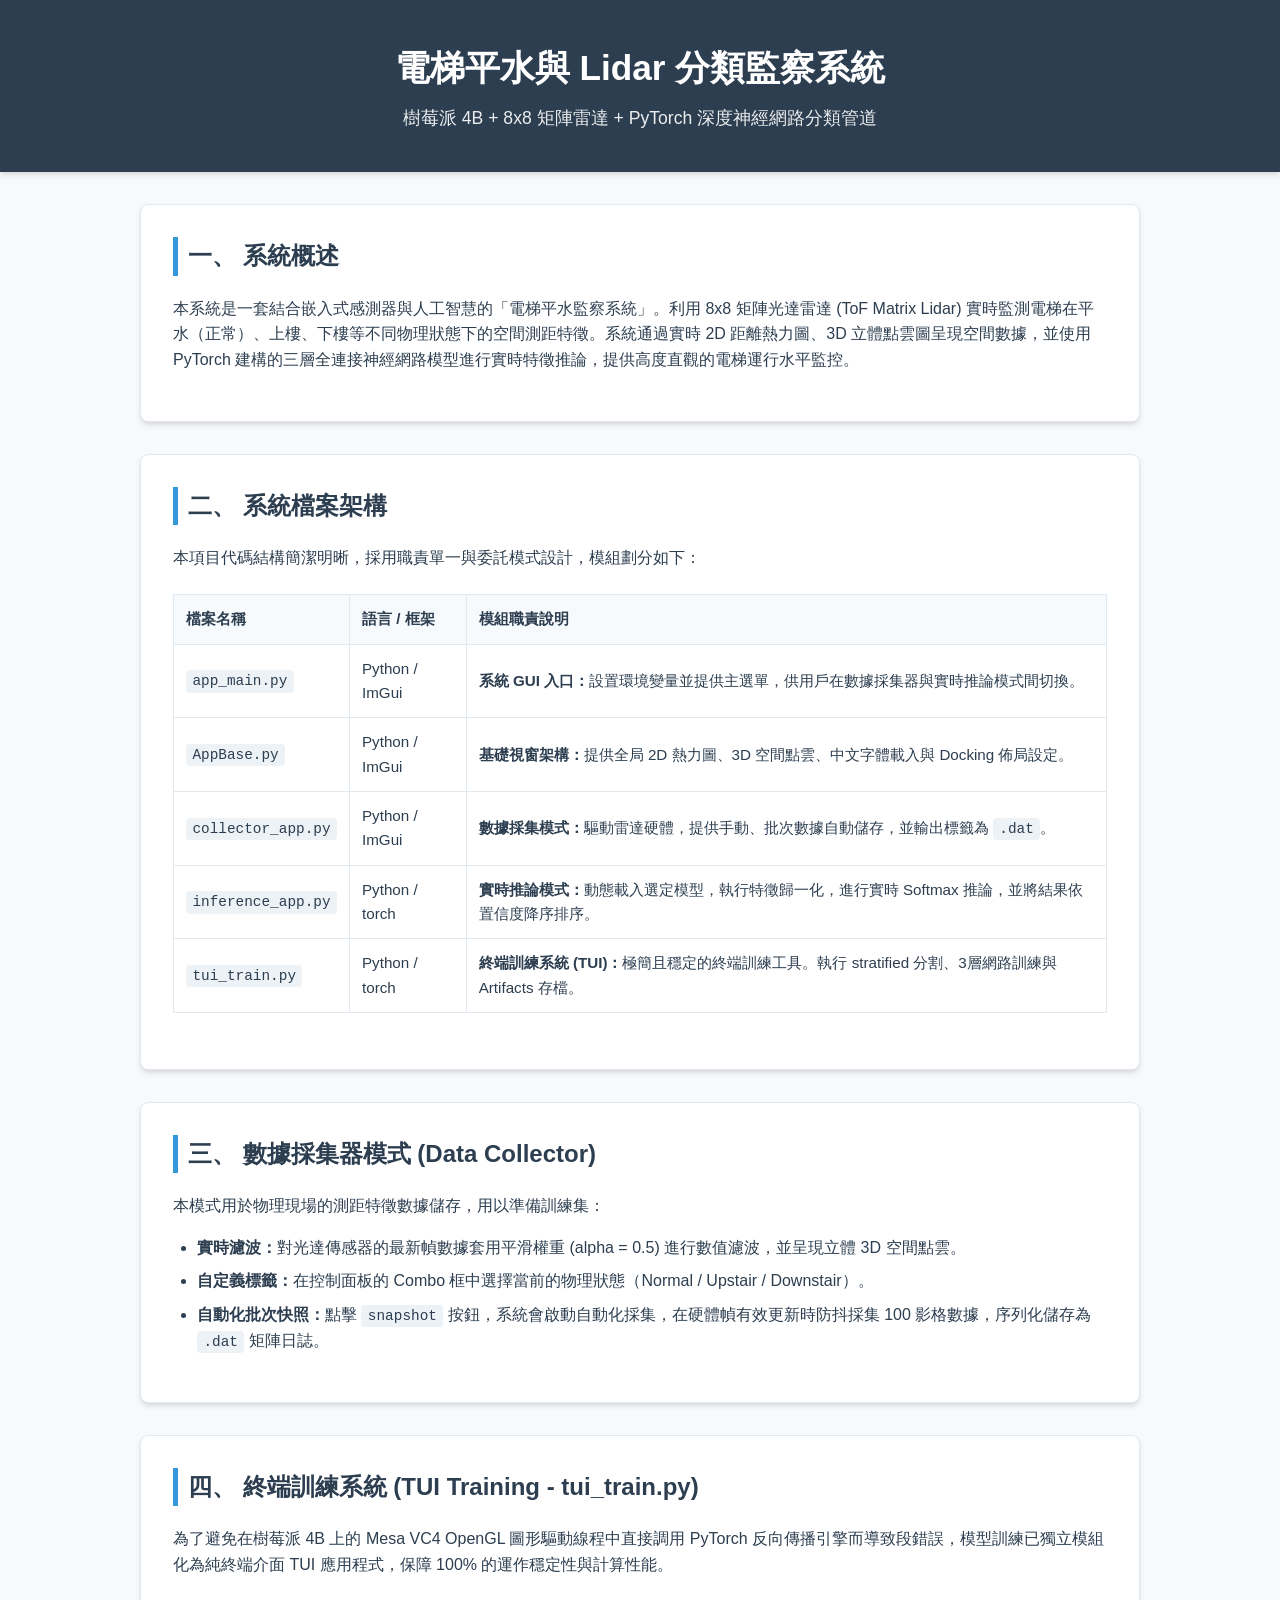
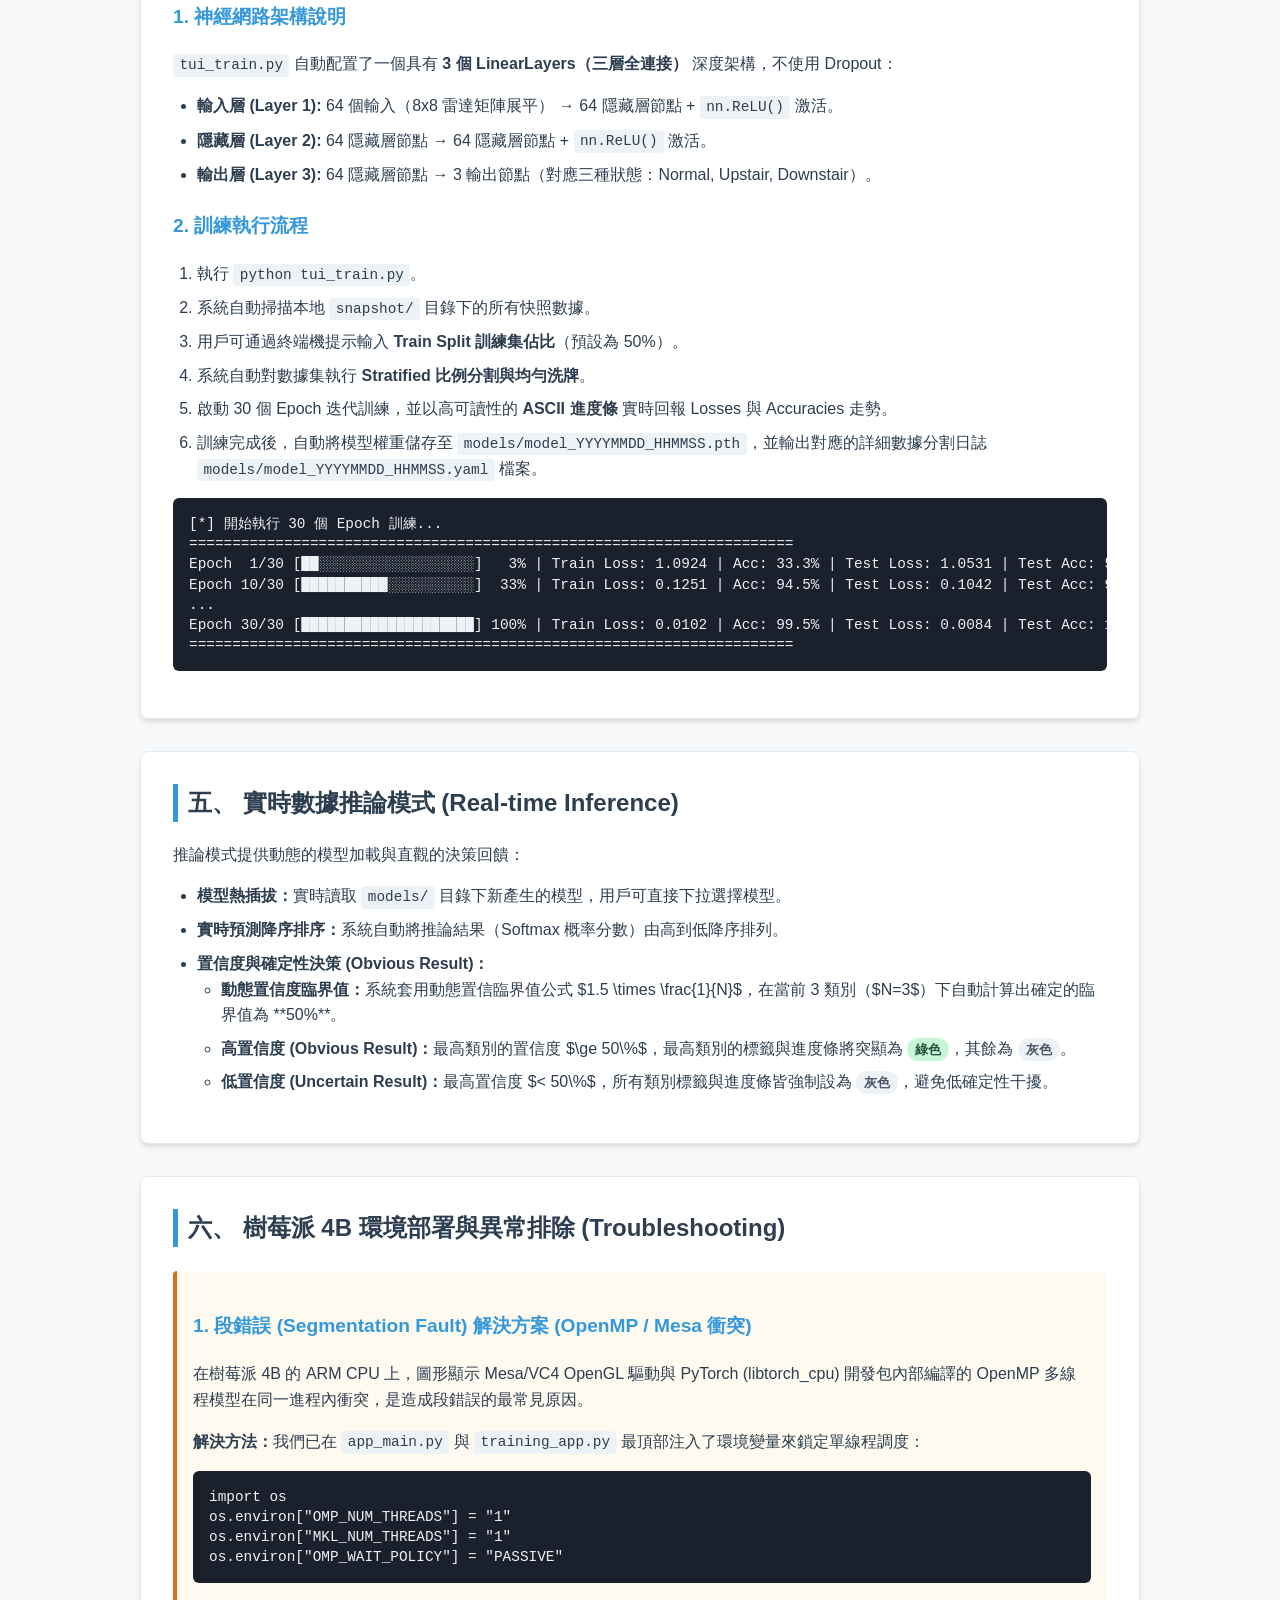
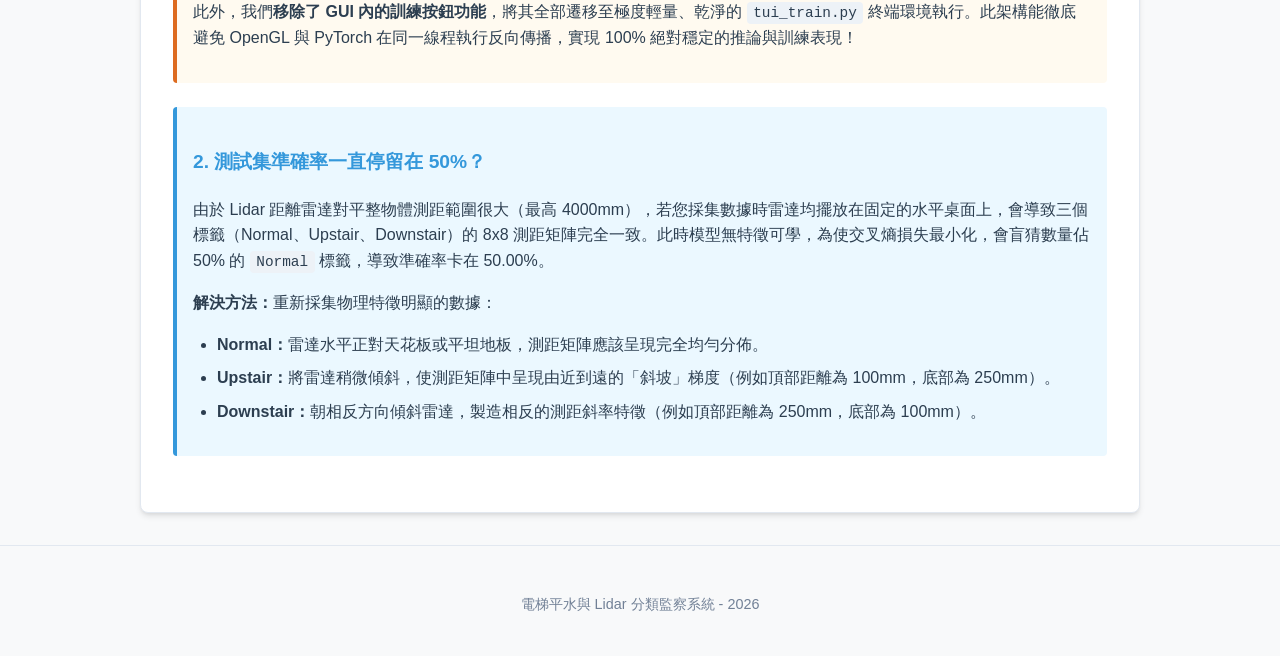
==== docs/index.html @ 32f040de "Refine GUI application localization and output HTML documentation - Localization: Translated the mai" ====
<!DOCTYPE html>
<html lang="zh-Hant">
<head>
    <meta charset="UTF-8">
    <meta name="viewport" content="width=device-width, initial-scale=1.0">
    <title>電梯平水與 Lidar 分類監察系統 - 使用與開發手冊</title>
    <style>
        :root {
            --primary-color: #2c3e50;
            --secondary-color: #3498db;
            --accent-color: #2ecc71;
            --bg-color: #f8f9fa;
            --text-color: #2c3e50;
            --border-color: #e2e8f0;
            --card-shadow: 0 4px 6px -1px rgba(0, 0, 0, 0.1), 0 2px 4px -1px rgba(0, 0, 0, 0.06);
        }

        body {
            font-family: -apple-system, BlinkMacSystemFont, "Segoe UI", Roboto, "Helvetica Neue", Arial, "Microsoft JhengHei", sans-serif;
            line-height: 1.6;
            color: var(--text-color);
            background-color: var(--bg-color);
            margin: 0;
            padding: 0;
        }

        header {
            background-color: var(--primary-color);
            color: white;
            text-align: center;
            padding: 2.5rem 1rem;
            box-shadow: var(--card-shadow);
        }

        header h1 {
            margin: 0;
            font-size: 2.2rem;
            font-weight: 700;
        }

        header p {
            margin: 0.5rem 0 0;
            font-size: 1.1rem;
            opacity: 0.9;
        }

        main {
            max-width: 1000px;
            margin: 2rem auto;
            padding: 0 1.5rem;
        }

        section {
            background-color: white;
            border-radius: 8px;
            padding: 2rem;
            margin-bottom: 2rem;
            box-shadow: var(--card-shadow);
            border: 1px solid var(--border-color);
        }

        h2 {
            color: var(--primary-color);
            border-left: 5px solid var(--secondary-color);
            padding-left: 10px;
            margin-top: 0;
            font-size: 1.5rem;
        }

        h3 {
            color: var(--secondary-color);
            font-size: 1.2rem;
            margin-top: 1.5rem;
        }

        code {
            font-family: Consolas, Monaco, "Andale Mono", monospace;
            background-color: #edf2f7;
            padding: 0.2rem 0.4rem;
            border-radius: 4px;
            font-size: 0.9rem;
        }

        pre {
            font-family: Consolas, Monaco, "Andale Mono", monospace;
            background-color: #1a202c;
            color: #edf2f7;
            padding: 1rem;
            border-radius: 6px;
            overflow-x: auto;
            font-size: 0.9rem;
            line-height: 1.4;
        }

        table {
            width: 100%;
            border-collapse: collapse;
            margin: 1.5rem 0;
            font-size: 0.95rem;
        }

        table th, table td {
            border: 1px solid var(--border-color);
            padding: 0.75rem;
            text-align: left;
        }

        table th {
            background-color: #f7fafc;
            color: var(--primary-color);
            font-weight: 600;
        }

        ul, ol {
            padding-left: 1.5rem;
        }

        li {
            margin-bottom: 0.5rem;
        }

        .highlight-box {
            background-color: #ebf8ff;
            border-left: 4px solid var(--secondary-color);
            padding: 1rem;
            border-radius: 4px;
            margin: 1.5rem 0;
        }

        .alert-box {
            background-color: #fffaf0;
            border-left: 4px solid #dd6b20;
            padding: 1rem;
            border-radius: 4px;
            margin: 1.5rem 0;
        }

        .badge-green {
            background-color: #c6f6d5;
            color: #22543d;
            padding: 0.25rem 0.5rem;
            border-radius: 9999px;
            font-size: 0.8rem;
            font-weight: 600;
        }

        .badge-grey {
            background-color: #edf2f7;
            color: #4a5568;
            padding: 0.25rem 0.5rem;
            border-radius: 9999px;
            font-size: 0.8rem;
            font-weight: 600;
        }

        footer {
            text-align: center;
            padding: 2rem 1rem;
            color: #718096;
            font-size: 0.9rem;
            border-top: 1px solid var(--border-color);
        }
    </style>
</head>
<body>

    <header>
        <h1>電梯平水與 Lidar 分類監察系統</h1>
        <p>樹莓派 4B + 8x8 矩陣雷達 + PyTorch 深度神經網路分類管道</p>
    </header>

    <main>

        <section id="overview">
            <h2>一、 系統概述</h2>
            <p>本系統是一套結合嵌入式感測器與人工智慧的「電梯平水監察系統」。利用 8x8 矩陣光達雷達 (ToF Matrix Lidar) 實時監測電梯在平水（正常）、上樓、下樓等不同物理狀態下的空間測距特徵。系統通過實時 2D 距離熱力圖、3D 立體點雲圖呈現空間數據，並使用 PyTorch 建構的三層全連接神經網路模型進行實時特徵推論，提供高度直觀的電梯運行水平監控。</p>
        </section>

        <section id="structure">
            <h2>二、 系統檔案架構</h2>
            <p>本項目代碼結構簡潔明晰，採用職責單一與委託模式設計，模組劃分如下：</p>
            <table>
                <thead>
                    <tr>
                        <th>檔案名稱</th>
                        <th>語言 / 框架</th>
                        <th>模組職責說明</th>
                    </tr>
                </thead>
                <tbody>
                    <tr>
                        <td><code>app_main.py</code></td>
                        <td>Python / ImGui</td>
                        <td><b>系統 GUI 入口：</b>設置環境變量並提供主選單，供用戶在數據採集器與實時推論模式間切換。</td>
                    </tr>
                    <tr>
                        <td><code>AppBase.py</code></td>
                        <td>Python / ImGui</td>
                        <td><b>基礎視窗架構：</b>提供全局 2D 熱力圖、3D 空間點雲、中文字體載入與 Docking 佈局設定。</td>
                    </tr>
                    <tr>
                        <td><code>collector_app.py</code></td>
                        <td>Python / ImGui</td>
                        <td><b>數據採集模式：</b>驅動雷達硬體，提供手動、批次數據自動儲存，並輸出標籤為 <code>.dat</code>。</td>
                    </tr>
                    <tr>
                        <td><code>inference_app.py</code></td>
                        <td>Python / torch</td>
                        <td><b>實時推論模式：</b>動態載入選定模型，執行特徵歸一化，進行實時 Softmax 推論，並將結果依置信度降序排序。</td>
                    </tr>
                    <tr>
                        <td><code>tui_train.py</code></td>
                        <td>Python / torch</td>
                        <td><b>終端訓練系統 (TUI)：</b>極簡且穩定的終端訓練工具。執行 stratified 分割、3層網路訓練與 Artifacts 存檔。</td>
                    </tr>
                </tbody>
            </table>
        </section>

        <section id="collector">
            <h2>三、 數據採集器模式 (Data Collector)</h2>
            <p>本模式用於物理現場的測距特徵數據儲存，用以準備訓練集：</p>
            <ul>
                <li><b>實時濾波：</b>對光達傳感器的最新幀數據套用平滑權重 (alpha = 0.5) 進行數值濾波，並呈現立體 3D 空間點雲。</li>
                <li><b>自定義標籤：</b>在控制面板的 Combo 框中選擇當前的物理狀態（Normal / Upstair / Downstair）。</li>
                <li><b>自動化批次快照：</b>點擊 <code>snapshot</code> 按鈕，系統會啟動自動化採集，在硬體幀有效更新時防抖採集 100 影格數據，序列化儲存為 <code>.dat</code> 矩陣日誌。</li>
            </ul>
        </section>

        <section id="training">
            <h2>四、 終端訓練系統 (TUI Training - tui_train.py)</h2>
            <p>為了避免在樹莓派 4B 上的 Mesa VC4 OpenGL 圖形驅動線程中直接調用 PyTorch 反向傳播引擎而導致段錯誤，模型訓練已獨立模組化為純終端介面 TUI 應用程式，保障 100% 的運作穩定性與計算性能。</p>
            
            <h3>1. 神經網路架構說明</h3>
            <p><code>tui_train.py</code> 自動配置了一個具有 <b>3 個 LinearLayers（三層全連接）</b> 深度架構，不使用 Dropout：</p>
            <ul>
                <li><b>輸入層 (Layer 1):</b> 64 個輸入（8x8 雷達矩陣展平） &rarr; 64 隱藏層節點 + <code>nn.ReLU()</code> 激活。</li>
                <li><b>隱藏層 (Layer 2):</b> 64 隱藏層節點 &rarr; 64 隱藏層節點 + <code>nn.ReLU()</code> 激活。</li>
                <li><b>輸出層 (Layer 3):</b> 64 隱藏層節點 &rarr; 3 輸出節點（對應三種狀態：Normal, Upstair, Downstair）。</li>
            </ul>

            <h3>2. 訓練執行流程</h3>
            <ol>
                <li>執行 <code>python tui_train.py</code>。</li>
                <li>系統自動掃描本地 <code>snapshot/</code> 目錄下的所有快照數據。</li>
                <li>用戶可通過終端機提示輸入 <b>Train Split 訓練集佔比</b>（預設為 50%）。</li>
                <li>系統自動對數據集執行 <b>Stratified 比例分割與均勻洗牌</b>。</li>
                <li>啟動 30 個 Epoch 迭代訓練，並以高可讀性的 <b>ASCII 進度條</b> 實時回報 Losses 與 Accuracies 走勢。</li>
                <li>訓練完成後，自動將模型權重儲存至 <code>models/model_YYYYMMDD_HHMMSS.pth</code>，並輸出對應的詳細數據分割日誌 <code>models/model_YYYYMMDD_HHMMSS.yaml</code> 檔案。</li>
            </ol>
            <pre>[*] 開始執行 30 個 Epoch 訓練...
======================================================================
Epoch  1/30 [██░░░░░░░░░░░░░░░░░░]   3% | Train Loss: 1.0924 | Acc: 33.3% | Test Loss: 1.0531 | Test Acc: 50.0%
Epoch 10/30 [██████████░░░░░░░░░░]  33% | Train Loss: 0.1251 | Acc: 94.5% | Test Loss: 0.1042 | Test Acc: 96.0%
...
Epoch 30/30 [████████████████████] 100% | Train Loss: 0.0102 | Acc: 99.5% | Test Loss: 0.0084 | Test Acc: 100.0%
======================================================================</pre>
        </section>

        <section id="inference">
            <h2>五、 實時數據推論模式 (Real-time Inference)</h2>
            <p>推論模式提供動態的模型加載與直觀的決策回饋：</p>
            <ul>
                <li><b>模型熱插拔：</b>實時讀取 <code>models/</code> 目錄下新產生的模型，用戶可直接下拉選擇模型。</li>
                <li><b>實時預測降序排序：</b>系統自動將推論結果（Softmax 概率分數）由高到低降序排列。</li>
                <li><b>置信度與確定性決策 (Obvious Result)：</b>
                    <ul>
                        <li><b>動態置信度臨界值：</b>系統套用動態置信臨界值公式 $1.5 \times \frac{1}{N}$，在當前 3 類別（$N=3$）下自動計算出確定的臨界值為 **50%**。</li>
                        <li><b>高置信度 (Obvious Result)：</b>最高類別的置信度 $\ge 50\%$，最高類別的標籤與進度條將突顯為 <span class="badge-green">綠色</span>，其餘為 <span class="badge-grey">灰色</span>。</li>
                        <li><b>低置信度 (Uncertain Result)：</b>最高置信度 $< 50\%$，所有類別標籤與進度條皆強制設為 <span class="badge-grey">灰色</span>，避免低確定性干擾。</li>
                    </ul>
                </li>
            </ul>
        </section>

        <section id="troubleshooting">
            <h2>六、 樹莓派 4B 環境部署與異常排除 (Troubleshooting)</h2>
            
            <div class="alert-box">
                <h3>1. 段錯誤 (Segmentation Fault) 解決方案 (OpenMP / Mesa 衝突)</h3>
                <p>在樹莓派 4B 的 ARM CPU 上，圖形顯示 Mesa/VC4 OpenGL 驅動與 PyTorch (libtorch_cpu) 開發包內部編譯的 OpenMP 多線程模型在同一進程內衝突，是造成段錯誤的最常見原因。</p>
                <p><b>解決方法：</b>我們已在 <code>app_main.py</code> 與 <code>training_app.py</code> 最頂部注入了環境變量來鎖定單線程調度：</p>
                <pre>import os
os.environ["OMP_NUM_THREADS"] = "1"
os.environ["MKL_NUM_THREADS"] = "1"
os.environ["OMP_WAIT_POLICY"] = "PASSIVE"</pre>
                <p>此外，我們<b>移除了 GUI 內的訓練按鈕功能</b>，將其全部遷移至極度輕量、乾淨的 <code>tui_train.py</code> 終端環境執行。此架構能徹底避免 OpenGL 與 PyTorch 在同一線程執行反向傳播，實現 100% 絕對穩定的推論與訓練表現！</p>
            </div>

            <div class="highlight-box">
                <h3>2. 測試集準確率一直停留在 50%？</h3>
                <p>由於 Lidar 距離雷達對平整物體測距範圍很大（最高 4000mm），若您採集數據時雷達均擺放在固定的水平桌面上，會導致三個標籤（Normal、Upstair、Downstair）的 8x8 測距矩陣完全一致。此時模型無特徵可學，為使交叉熵損失最小化，會盲猜數量佔 50% 的 <code>Normal</code> 標籤，導致準確率卡在 50.00%。</p>
                <p><b>解決方法：</b>重新採集物理特徵明顯的數據：
                    <ul>
                        <li><b>Normal：</b>雷達水平正對天花板或平坦地板，測距矩陣應該呈現完全均勻分佈。</li>
                        <li><b>Upstair：</b>將雷達稍微傾斜，使測距矩陣中呈現由近到遠的「斜坡」梯度（例如頂部距離為 100mm，底部為 250mm）。</li>
                        <li><b>Downstair：</b>朝相反方向傾斜雷達，製造相反的測距斜率特徵（例如頂部距離為 250mm，底部為 100mm）。</li>
                    </ul>
                </p>
            </div>
        </section>

    </main>

    <footer>
        <p>電梯平水與 Lidar 分類監察系統 - 2026</p>
    </footer>

</body>
</html>
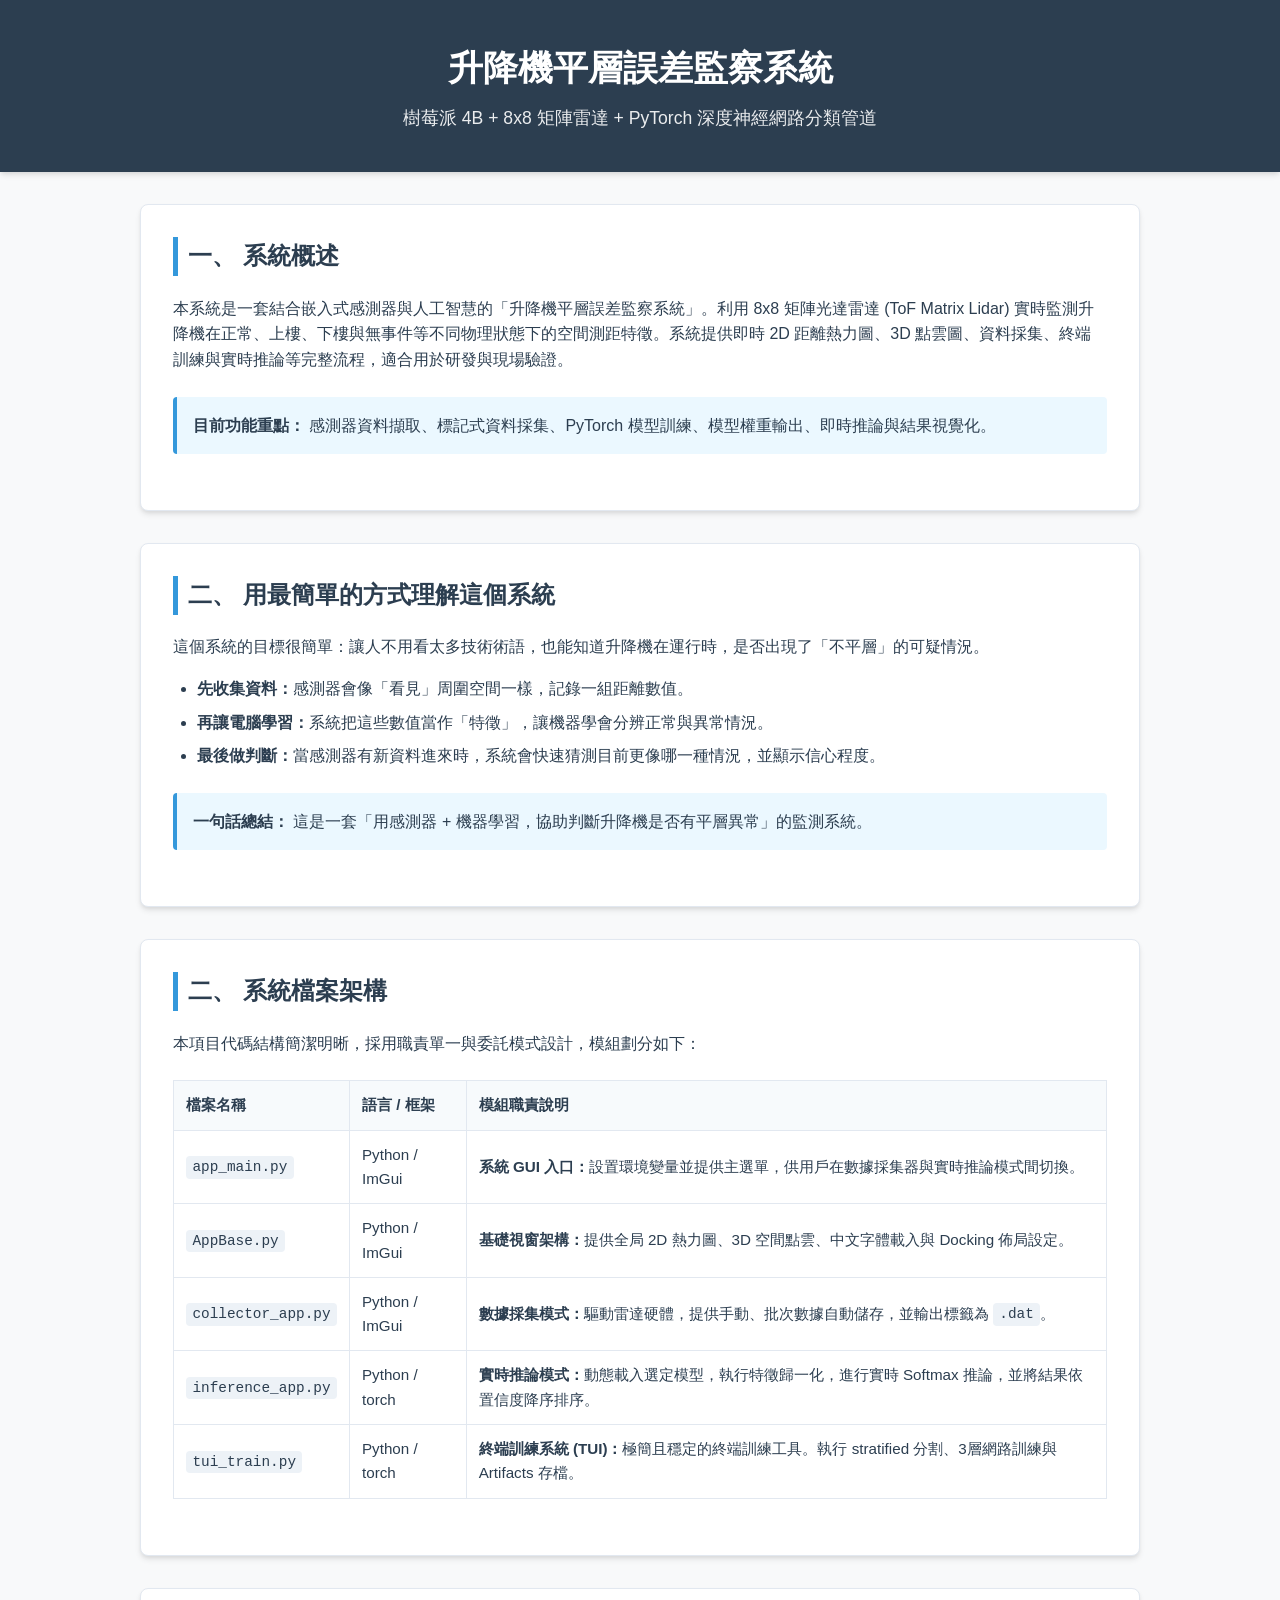
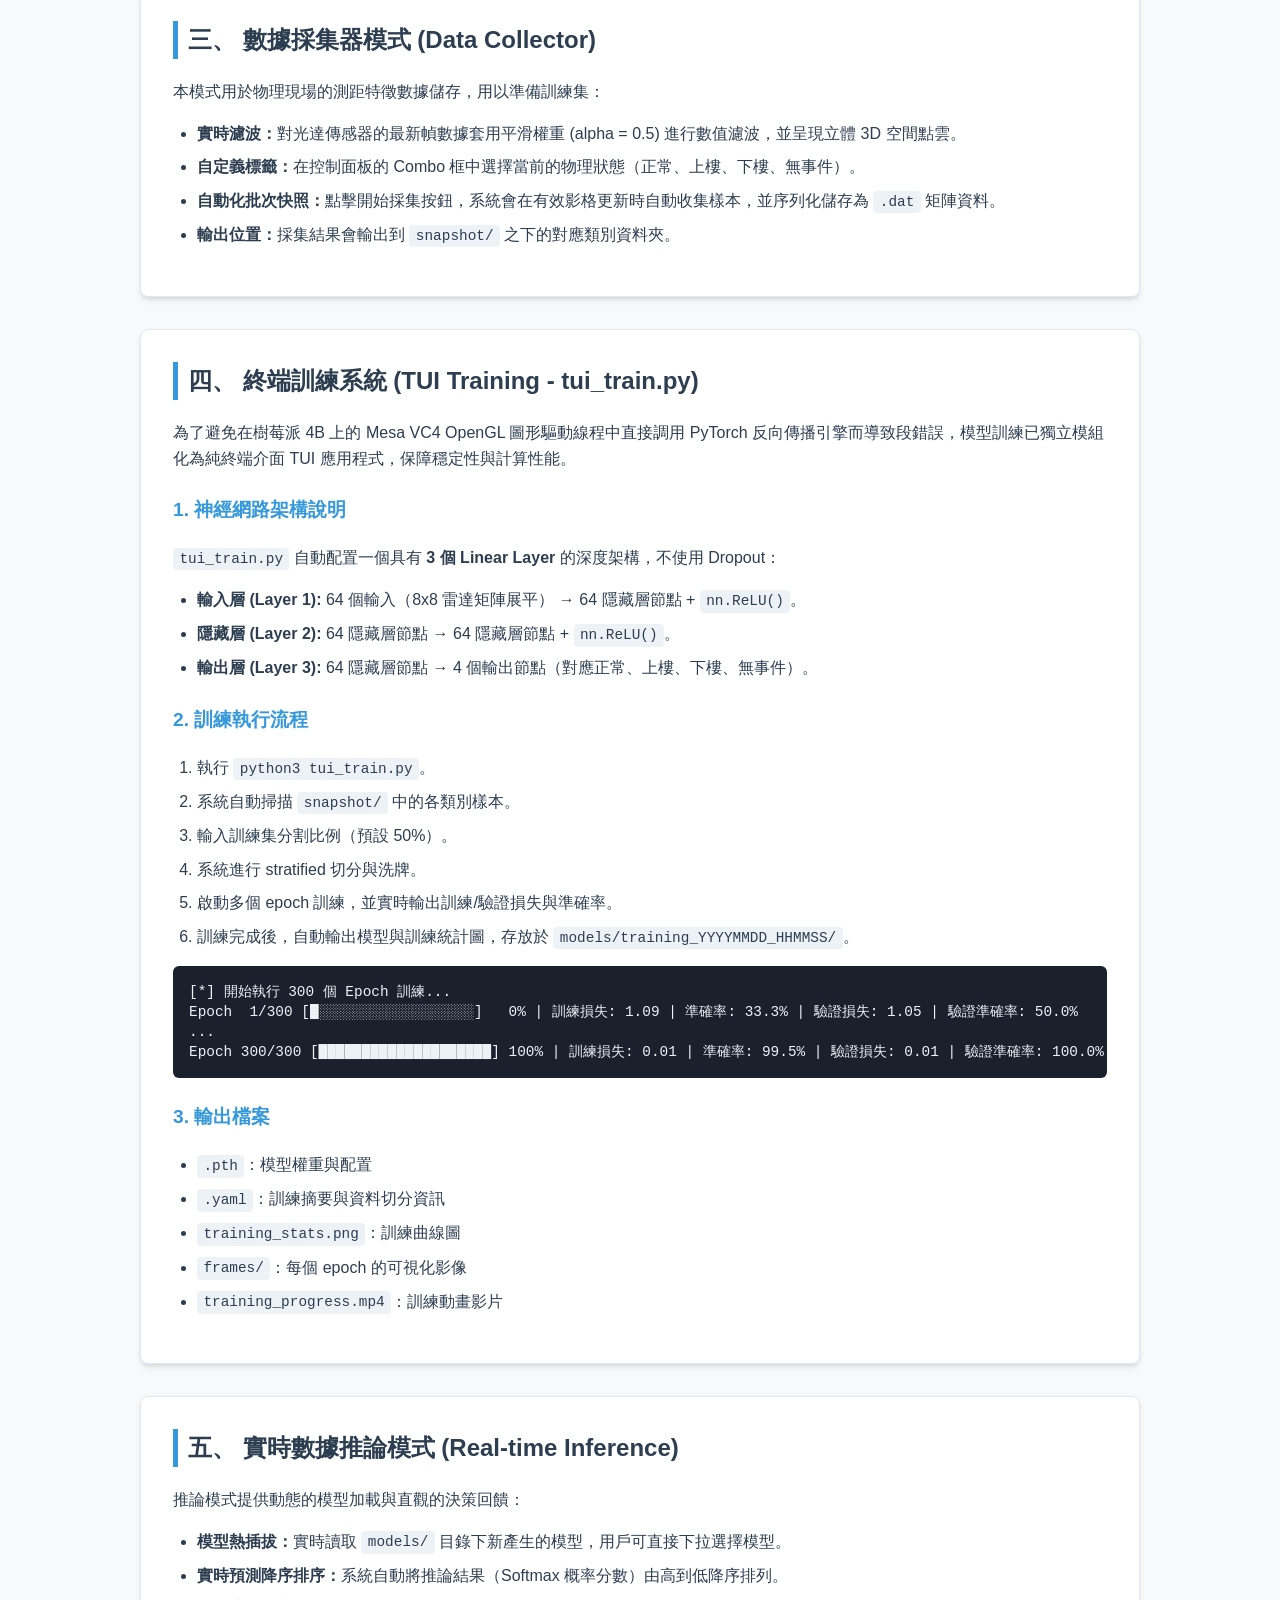
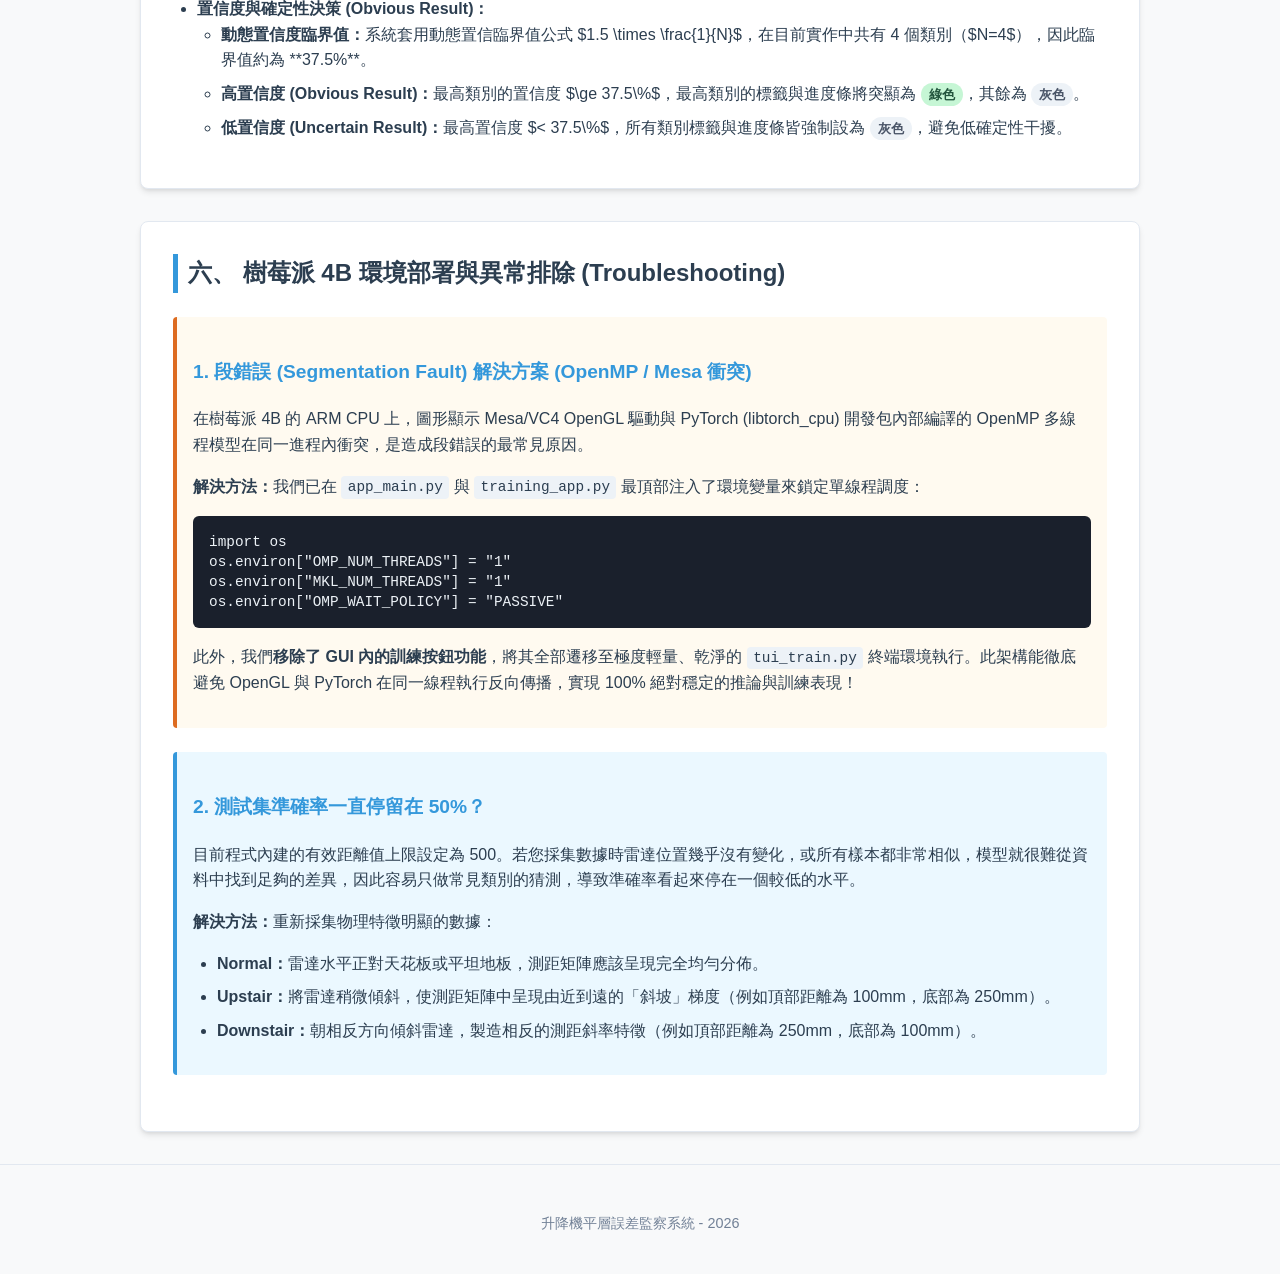
==== commit 2b618d34: "docs: refine project manual and rename system title" ====
--- a/docs/index.html
+++ b/docs/index.html
@@ -3,7 +3,7 @@
 <head>
     <meta charset="UTF-8">
     <meta name="viewport" content="width=device-width, initial-scale=1.0">
-    <title>電梯平水與 Lidar 分類監察系統 - 使用與開發手冊</title>
+    <title>升降機平層誤差監察系統 - 使用與開發手冊</title>
     <style>
         :root {
             --primary-color: #2c3e50;
@@ -165,7 +165,7 @@
 <body>
 
     <header>
-        <h1>電梯平水與 Lidar 分類監察系統</h1>
+        <h1>升降機平層誤差監察系統</h1>
         <p>樹莓派 4B + 8x8 矩陣雷達 + PyTorch 深度神經網路分類管道</p>
     </header>
 
@@ -173,7 +173,23 @@
 
         <section id="overview">
             <h2>一、 系統概述</h2>
-            <p>本系統是一套結合嵌入式感測器與人工智慧的「電梯平水監察系統」。利用 8x8 矩陣光達雷達 (ToF Matrix Lidar) 實時監測電梯在平水（正常）、上樓、下樓等不同物理狀態下的空間測距特徵。系統通過實時 2D 距離熱力圖、3D 立體點雲圖呈現空間數據，並使用 PyTorch 建構的三層全連接神經網路模型進行實時特徵推論，提供高度直觀的電梯運行水平監控。</p>
+            <p>本系統是一套結合嵌入式感測器與人工智慧的「升降機平層誤差監察系統」。利用 8x8 矩陣光達雷達 (ToF Matrix Lidar) 實時監測升降機在正常、上樓、下樓與無事件等不同物理狀態下的空間測距特徵。系統提供即時 2D 距離熱力圖、3D 點雲圖、資料採集、終端訓練與實時推論等完整流程，適合用於研發與現場驗證。</p>
+            <div class="highlight-box">
+                <strong>目前功能重點：</strong> 感測器資料擷取、標記式資料採集、PyTorch 模型訓練、模型權重輸出、即時推論與結果視覺化。
+            </div>
+        </section>
+
+        <section id="plain-language">
+            <h2>二、 用最簡單的方式理解這個系統</h2>
+            <p>這個系統的目標很簡單：讓人不用看太多技術術語，也能知道升降機在運行時，是否出現了「不平層」的可疑情況。</p>
+            <ul>
+                <li><b>先收集資料：</b>感測器會像「看見」周圍空間一樣，記錄一組距離數值。</li>
+                <li><b>再讓電腦學習：</b>系統把這些數值當作「特徵」，讓機器學會分辨正常與異常情況。</li>
+                <li><b>最後做判斷：</b>當感測器有新資料進來時，系統會快速猜測目前更像哪一種情況，並顯示信心程度。</li>
+            </ul>
+            <div class="highlight-box">
+                <strong>一句話總結：</strong> 這是一套「用感測器 + 機器學習，協助判斷升降機是否有平層異常」的監測系統。
+            </div>
         </section>
 
         <section id="structure">
@@ -222,39 +238,46 @@
             <p>本模式用於物理現場的測距特徵數據儲存，用以準備訓練集：</p>
             <ul>
                 <li><b>實時濾波：</b>對光達傳感器的最新幀數據套用平滑權重 (alpha = 0.5) 進行數值濾波，並呈現立體 3D 空間點雲。</li>
-                <li><b>自定義標籤：</b>在控制面板的 Combo 框中選擇當前的物理狀態（Normal / Upstair / Downstair）。</li>
-                <li><b>自動化批次快照：</b>點擊 <code>snapshot</code> 按鈕，系統會啟動自動化採集，在硬體幀有效更新時防抖採集 100 影格數據，序列化儲存為 <code>.dat</code> 矩陣日誌。</li>
+                <li><b>自定義標籤：</b>在控制面板的 Combo 框中選擇當前的物理狀態（正常、上樓、下樓、無事件）。</li>
+                <li><b>自動化批次快照：</b>點擊開始採集按鈕，系統會在有效影格更新時自動收集樣本，並序列化儲存為 <code>.dat</code> 矩陣資料。</li>
+                <li><b>輸出位置：</b>採集結果會輸出到 <code>snapshot/</code> 之下的對應類別資料夾。</li>
             </ul>
         </section>
 
         <section id="training">
             <h2>四、 終端訓練系統 (TUI Training - tui_train.py)</h2>
-            <p>為了避免在樹莓派 4B 上的 Mesa VC4 OpenGL 圖形驅動線程中直接調用 PyTorch 反向傳播引擎而導致段錯誤，模型訓練已獨立模組化為純終端介面 TUI 應用程式，保障 100% 的運作穩定性與計算性能。</p>
+            <p>為了避免在樹莓派 4B 上的 Mesa VC4 OpenGL 圖形驅動線程中直接調用 PyTorch 反向傳播引擎而導致段錯誤，模型訓練已獨立模組化為純終端介面 TUI 應用程式，保障穩定性與計算性能。</p>
             
             <h3>1. 神經網路架構說明</h3>
-            <p><code>tui_train.py</code> 自動配置了一個具有 <b>3 個 LinearLayers（三層全連接）</b> 深度架構，不使用 Dropout：</p>
-            <ul>
-                <li><b>輸入層 (Layer 1):</b> 64 個輸入（8x8 雷達矩陣展平） &rarr; 64 隱藏層節點 + <code>nn.ReLU()</code> 激活。</li>
-                <li><b>隱藏層 (Layer 2):</b> 64 隱藏層節點 &rarr; 64 隱藏層節點 + <code>nn.ReLU()</code> 激活。</li>
-                <li><b>輸出層 (Layer 3):</b> 64 隱藏層節點 &rarr; 3 輸出節點（對應三種狀態：Normal, Upstair, Downstair）。</li>
+            <p><code>tui_train.py</code> 自動配置一個具有 <b>3 個 Linear Layer</b> 的深度架構，不使用 Dropout：</p>
+            <ul>
+                <li><b>輸入層 (Layer 1):</b> 64 個輸入（8x8 雷達矩陣展平） &rarr; 64 隱藏層節點 + <code>nn.ReLU()</code>。</li>
+                <li><b>隱藏層 (Layer 2):</b> 64 隱藏層節點 &rarr; 64 隱藏層節點 + <code>nn.ReLU()</code>。</li>
+                <li><b>輸出層 (Layer 3):</b> 64 隱藏層節點 &rarr; 4 個輸出節點（對應正常、上樓、下樓、無事件）。</li>
             </ul>
 
             <h3>2. 訓練執行流程</h3>
             <ol>
-                <li>執行 <code>python tui_train.py</code>。</li>
-                <li>系統自動掃描本地 <code>snapshot/</code> 目錄下的所有快照數據。</li>
-                <li>用戶可通過終端機提示輸入 <b>Train Split 訓練集佔比</b>（預設為 50%）。</li>
-                <li>系統自動對數據集執行 <b>Stratified 比例分割與均勻洗牌</b>。</li>
-                <li>啟動 30 個 Epoch 迭代訓練，並以高可讀性的 <b>ASCII 進度條</b> 實時回報 Losses 與 Accuracies 走勢。</li>
-                <li>訓練完成後，自動將模型權重儲存至 <code>models/model_YYYYMMDD_HHMMSS.pth</code>，並輸出對應的詳細數據分割日誌 <code>models/model_YYYYMMDD_HHMMSS.yaml</code> 檔案。</li>
+                <li>執行 <code>python3 tui_train.py</code>。</li>
+                <li>系統自動掃描 <code>snapshot/</code> 中的各類別樣本。</li>
+                <li>輸入訓練集分割比例（預設 50%）。</li>
+                <li>系統進行 stratified 切分與洗牌。</li>
+                <li>啟動多個 epoch 訓練，並實時輸出訓練/驗證損失與準確率。</li>
+                <li>訓練完成後，自動輸出模型與訓練統計圖，存放於 <code>models/training_YYYYMMDD_HHMMSS/</code>。</li>
             </ol>
-            <pre>[*] 開始執行 30 個 Epoch 訓練...
-======================================================================
-Epoch  1/30 [██░░░░░░░░░░░░░░░░░░]   3% | Train Loss: 1.0924 | Acc: 33.3% | Test Loss: 1.0531 | Test Acc: 50.0%
-Epoch 10/30 [██████████░░░░░░░░░░]  33% | Train Loss: 0.1251 | Acc: 94.5% | Test Loss: 0.1042 | Test Acc: 96.0%
+            <pre>[*] 開始執行 300 個 Epoch 訓練...
+Epoch  1/300 [█░░░░░░░░░░░░░░░░░░]   0% | 訓練損失: 1.09 | 準確率: 33.3% | 驗證損失: 1.05 | 驗證準確率: 50.0%
 ...
-Epoch 30/30 [████████████████████] 100% | Train Loss: 0.0102 | Acc: 99.5% | Test Loss: 0.0084 | Test Acc: 100.0%
-======================================================================</pre>
+Epoch 300/300 [████████████████████] 100% | 訓練損失: 0.01 | 準確率: 99.5% | 驗證損失: 0.01 | 驗證準確率: 100.0%</pre>
+
+            <h3>3. 輸出檔案</h3>
+            <ul>
+                <li><code>.pth</code>：模型權重與配置</li>
+                <li><code>.yaml</code>：訓練摘要與資料切分資訊</li>
+                <li><code>training_stats.png</code>：訓練曲線圖</li>
+                <li><code>frames/</code>：每個 epoch 的可視化影像</li>
+                <li><code>training_progress.mp4</code>：訓練動畫影片</li>
+            </ul>
         </section>
 
         <section id="inference">
@@ -265,9 +288,9 @@
                 <li><b>實時預測降序排序：</b>系統自動將推論結果（Softmax 概率分數）由高到低降序排列。</li>
                 <li><b>置信度與確定性決策 (Obvious Result)：</b>
                     <ul>
-                        <li><b>動態置信度臨界值：</b>系統套用動態置信臨界值公式 $1.5 \times \frac{1}{N}$，在當前 3 類別（$N=3$）下自動計算出確定的臨界值為 **50%**。</li>
-                        <li><b>高置信度 (Obvious Result)：</b>最高類別的置信度 $\ge 50\%$，最高類別的標籤與進度條將突顯為 <span class="badge-green">綠色</span>，其餘為 <span class="badge-grey">灰色</span>。</li>
-                        <li><b>低置信度 (Uncertain Result)：</b>最高置信度 $< 50\%$，所有類別標籤與進度條皆強制設為 <span class="badge-grey">灰色</span>，避免低確定性干擾。</li>
+                        <li><b>動態置信度臨界值：</b>系統套用動態置信臨界值公式 $1.5 \times \frac{1}{N}$，在目前實作中共有 4 個類別（$N=4$），因此臨界值約為 **37.5%**。</li>
+                        <li><b>高置信度 (Obvious Result)：</b>最高類別的置信度 $\ge 37.5\%$，最高類別的標籤與進度條將突顯為 <span class="badge-green">綠色</span>，其餘為 <span class="badge-grey">灰色</span>。</li>
+                        <li><b>低置信度 (Uncertain Result)：</b>最高置信度 $< 37.5\%$，所有類別標籤與進度條皆強制設為 <span class="badge-grey">灰色</span>，避免低確定性干擾。</li>
                     </ul>
                 </li>
             </ul>
@@ -289,7 +312,7 @@
 
             <div class="highlight-box">
                 <h3>2. 測試集準確率一直停留在 50%？</h3>
-                <p>由於 Lidar 距離雷達對平整物體測距範圍很大（最高 4000mm），若您採集數據時雷達均擺放在固定的水平桌面上，會導致三個標籤（Normal、Upstair、Downstair）的 8x8 測距矩陣完全一致。此時模型無特徵可學，為使交叉熵損失最小化，會盲猜數量佔 50% 的 <code>Normal</code> 標籤，導致準確率卡在 50.00%。</p>
+                <p>目前程式內建的有效距離值上限設定為 500。若您採集數據時雷達位置幾乎沒有變化，或所有樣本都非常相似，模型就很難從資料中找到足夠的差異，因此容易只做常見類別的猜測，導致準確率看起來停在一個較低的水平。</p>
                 <p><b>解決方法：</b>重新採集物理特徵明顯的數據：
                     <ul>
                         <li><b>Normal：</b>雷達水平正對天花板或平坦地板，測距矩陣應該呈現完全均勻分佈。</li>
@@ -303,7 +326,7 @@
     </main>
 
     <footer>
-        <p>電梯平水與 Lidar 分類監察系統 - 2026</p>
+        <p>升降機平層誤差監察系統 - 2026</p>
     </footer>
 
 </body>
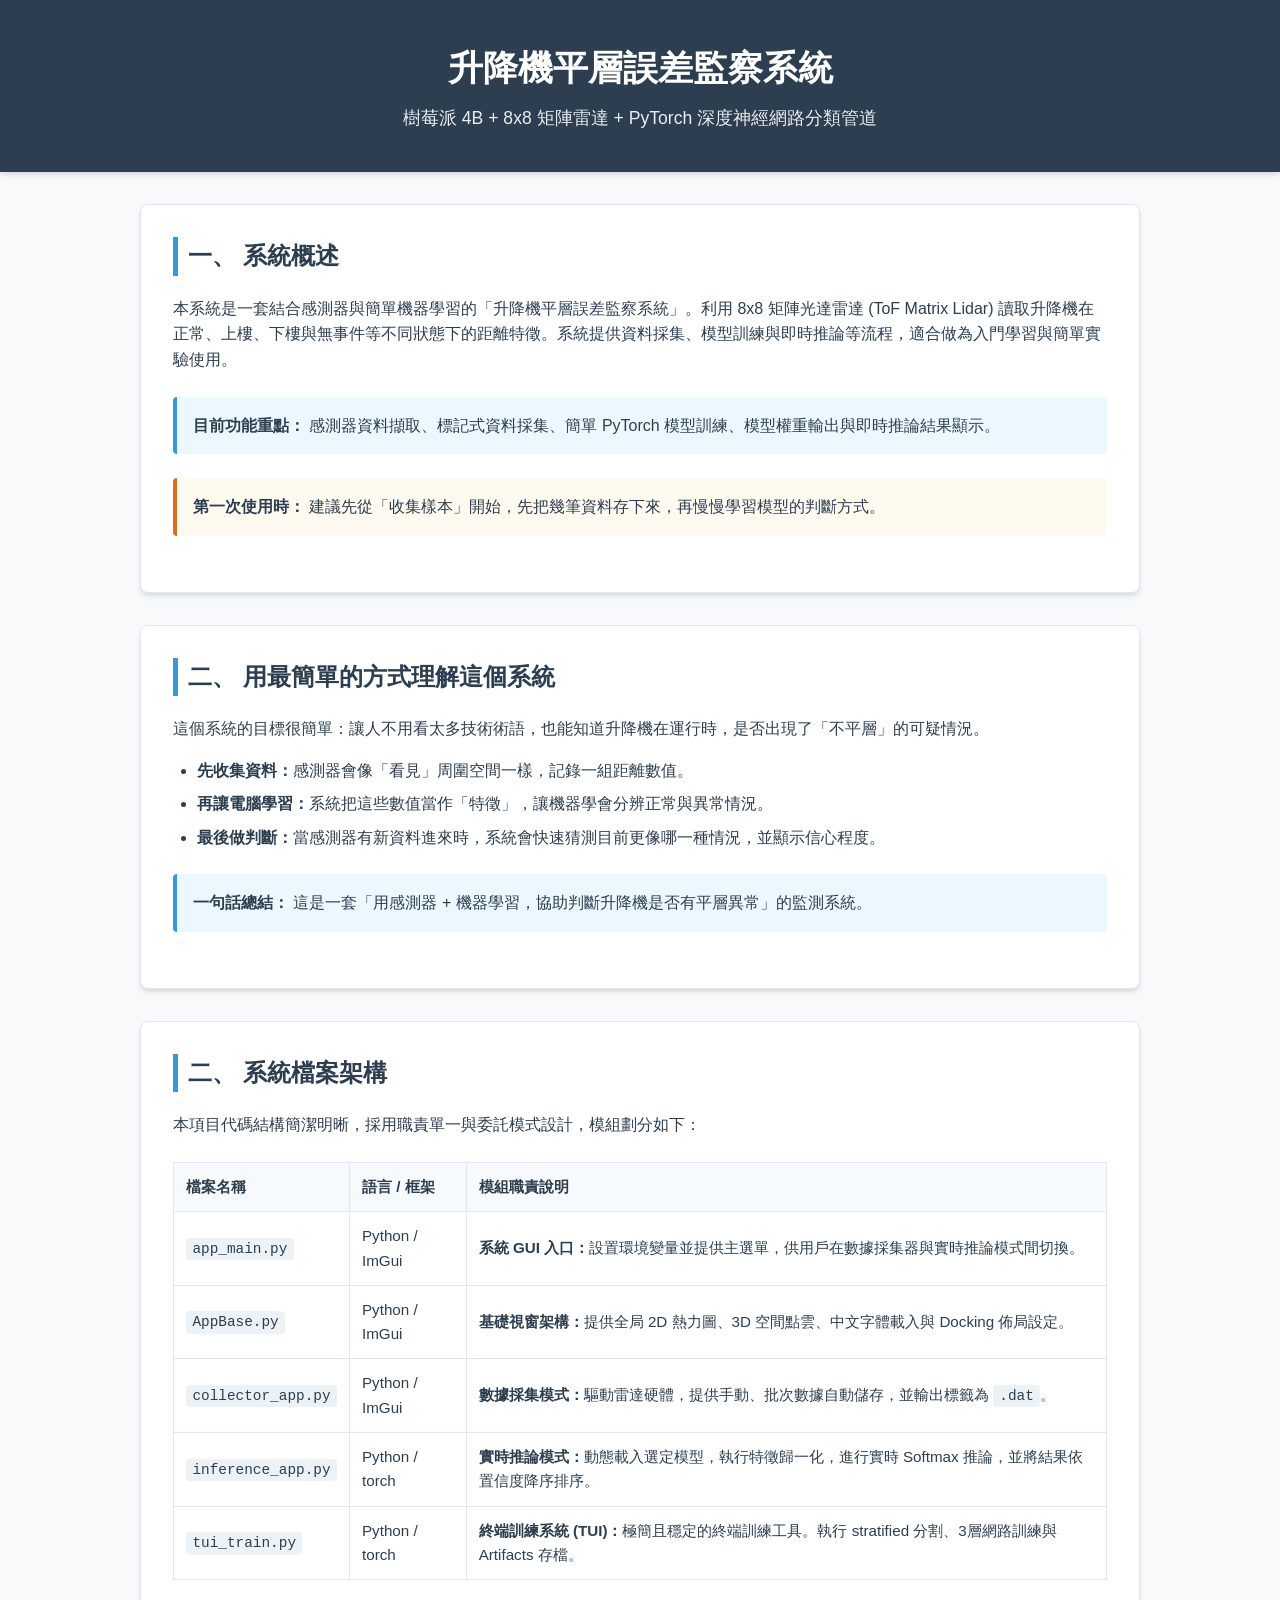
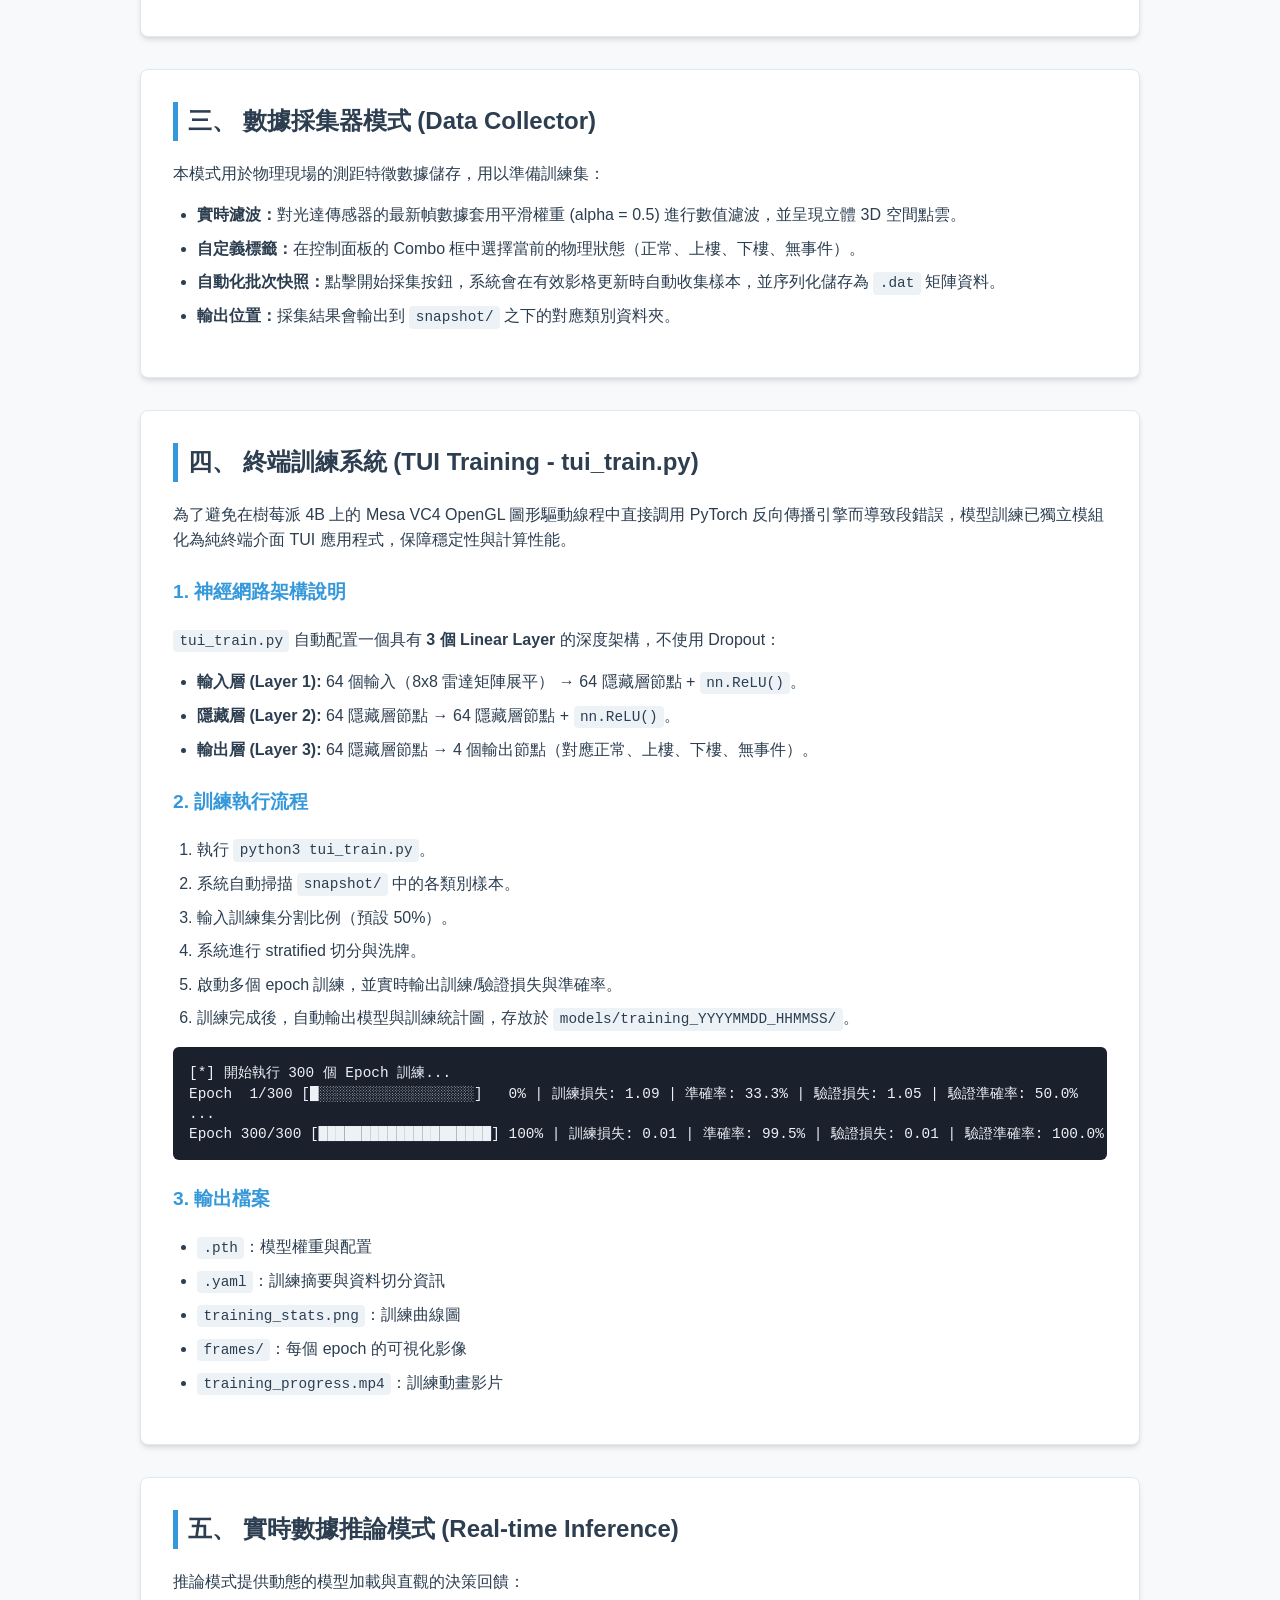
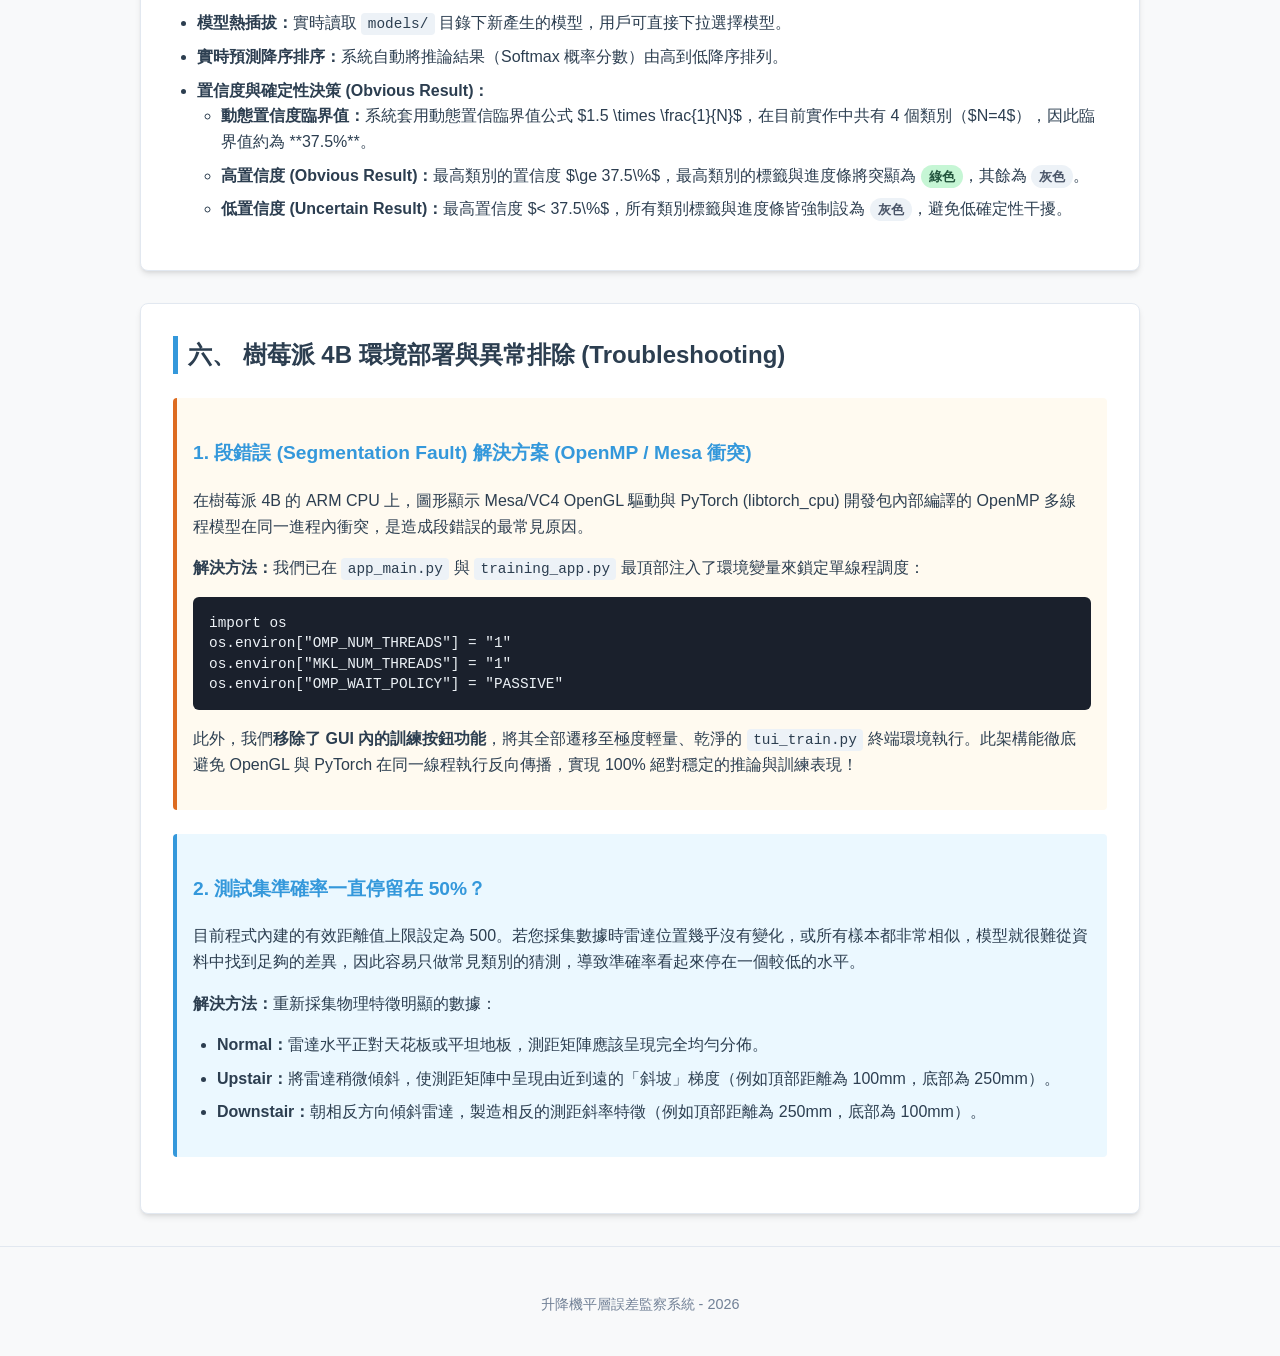
==== commit 9f37b72c: "Simplify GUI and docs while keeping behavior intact" ====
--- a/docs/index.html
+++ b/docs/index.html
@@ -173,9 +173,12 @@
 
         <section id="overview">
             <h2>一、 系統概述</h2>
-            <p>本系統是一套結合嵌入式感測器與人工智慧的「升降機平層誤差監察系統」。利用 8x8 矩陣光達雷達 (ToF Matrix Lidar) 實時監測升降機在正常、上樓、下樓與無事件等不同物理狀態下的空間測距特徵。系統提供即時 2D 距離熱力圖、3D 點雲圖、資料採集、終端訓練與實時推論等完整流程，適合用於研發與現場驗證。</p>
+            <p>本系統是一套結合感測器與簡單機器學習的「升降機平層誤差監察系統」。利用 8x8 矩陣光達雷達 (ToF Matrix Lidar) 讀取升降機在正常、上樓、下樓與無事件等不同狀態下的距離特徵。系統提供資料採集、模型訓練與即時推論等流程，適合做為入門學習與簡單實驗使用。</p>
             <div class="highlight-box">
-                <strong>目前功能重點：</strong> 感測器資料擷取、標記式資料採集、PyTorch 模型訓練、模型權重輸出、即時推論與結果視覺化。
+                <strong>目前功能重點：</strong> 感測器資料擷取、標記式資料採集、簡單 PyTorch 模型訓練、模型權重輸出與即時推論結果顯示。
+            </div>
+            <div class="alert-box">
+                <strong>第一次使用時：</strong> 建議先從「收集樣本」開始，先把幾筆資料存下來，再慢慢學習模型的判斷方式。
             </div>
         </section>
 
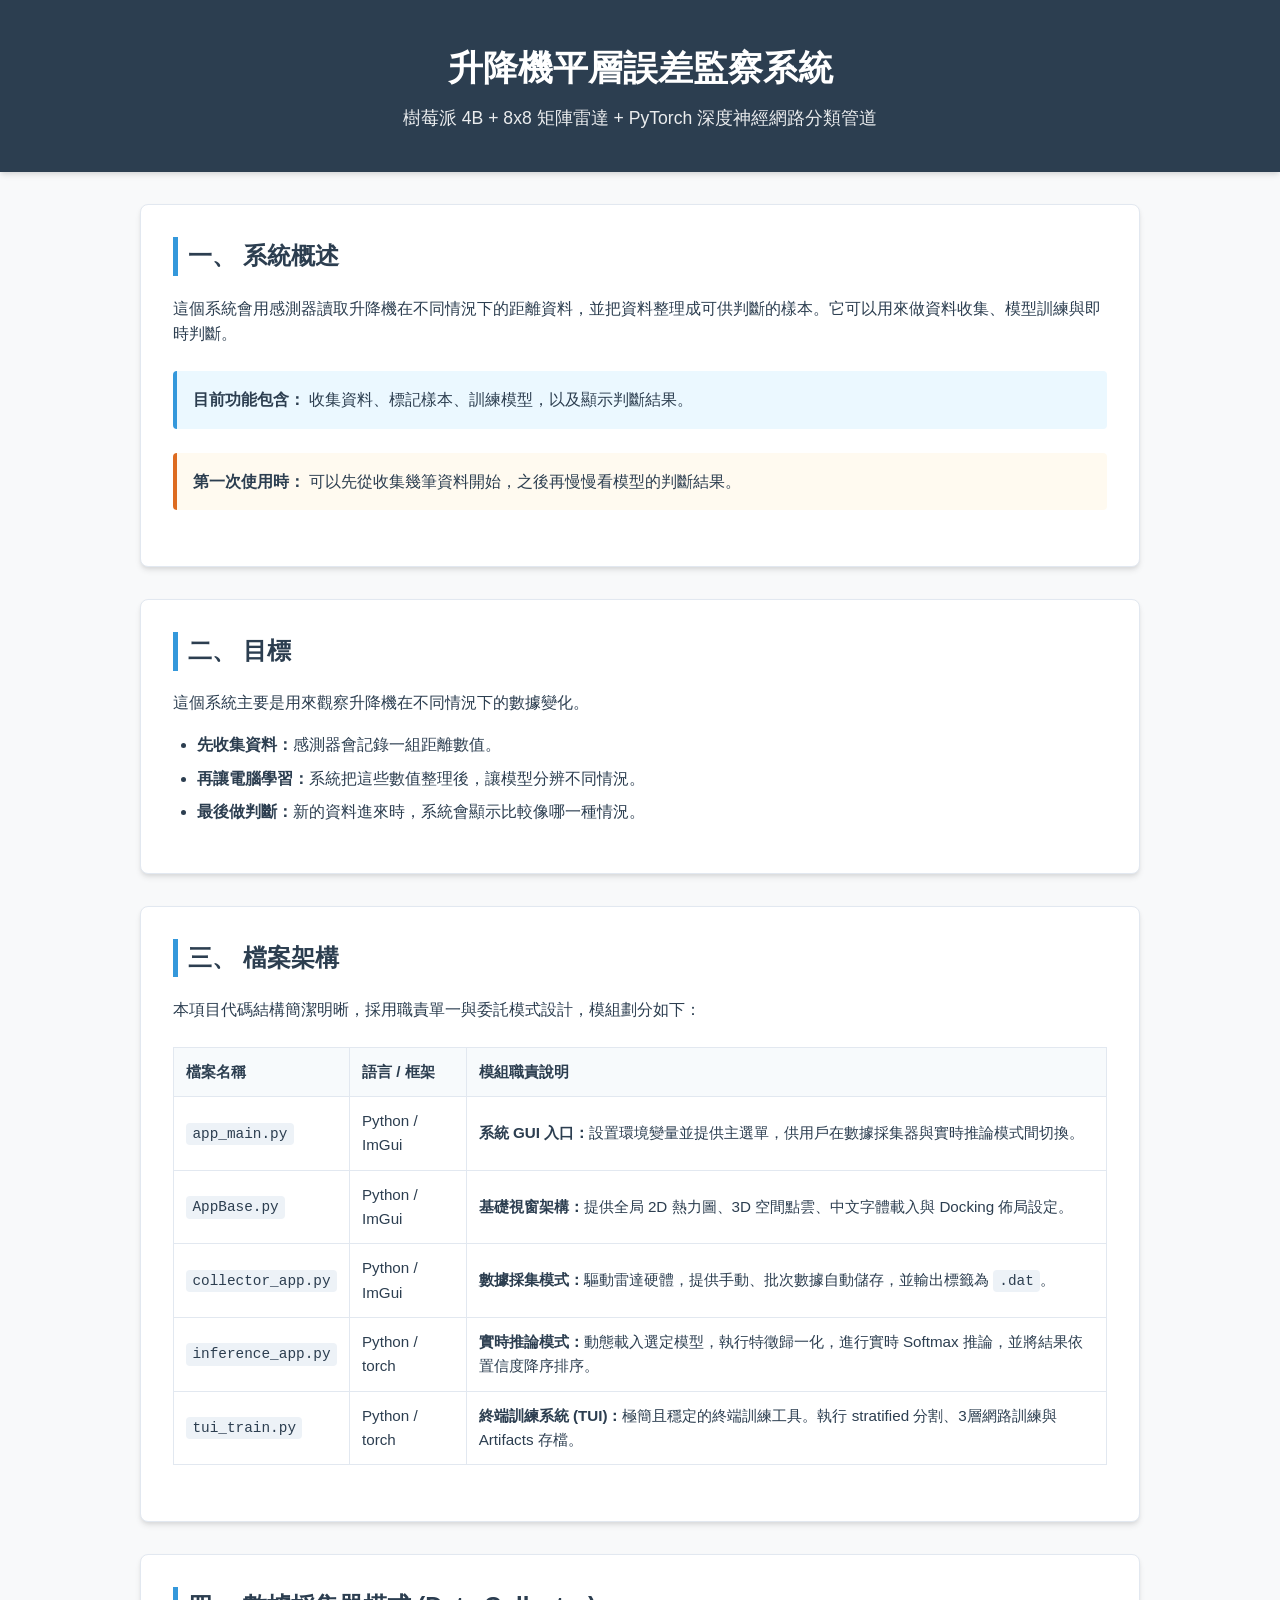
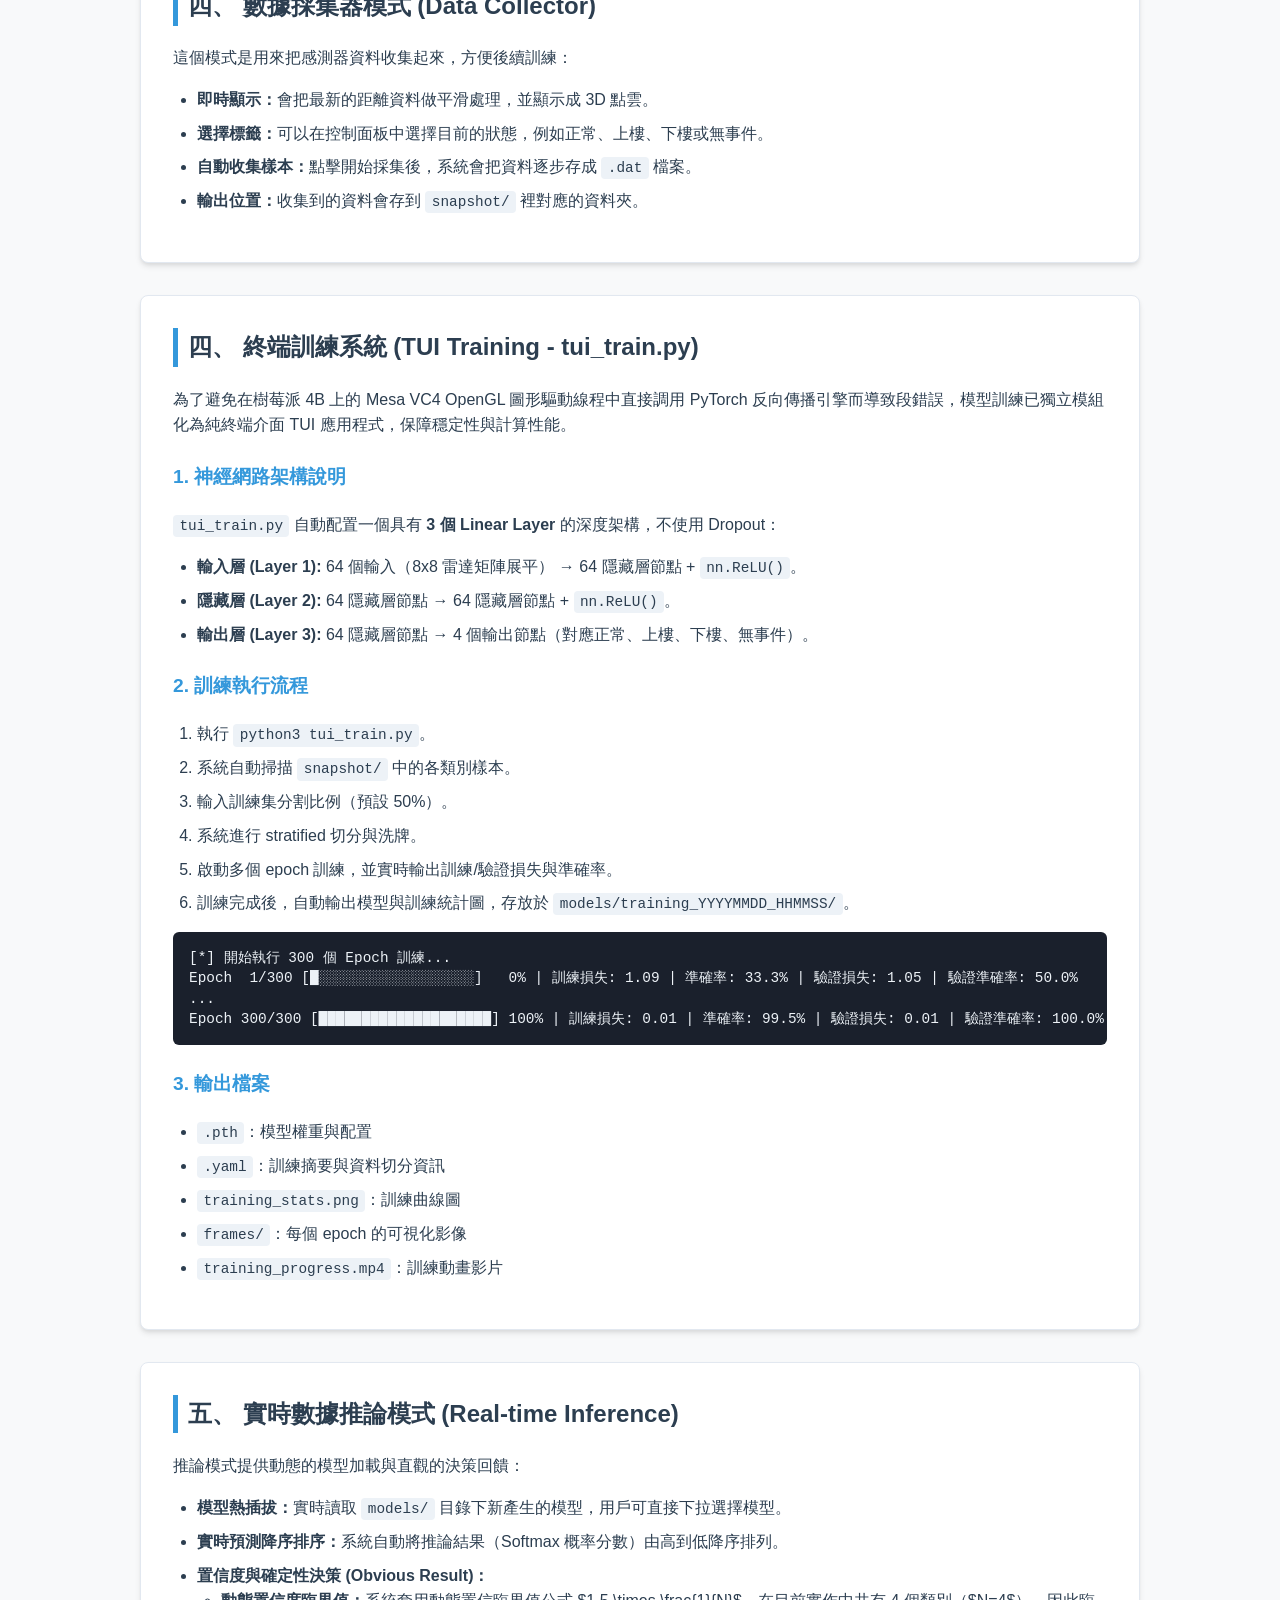
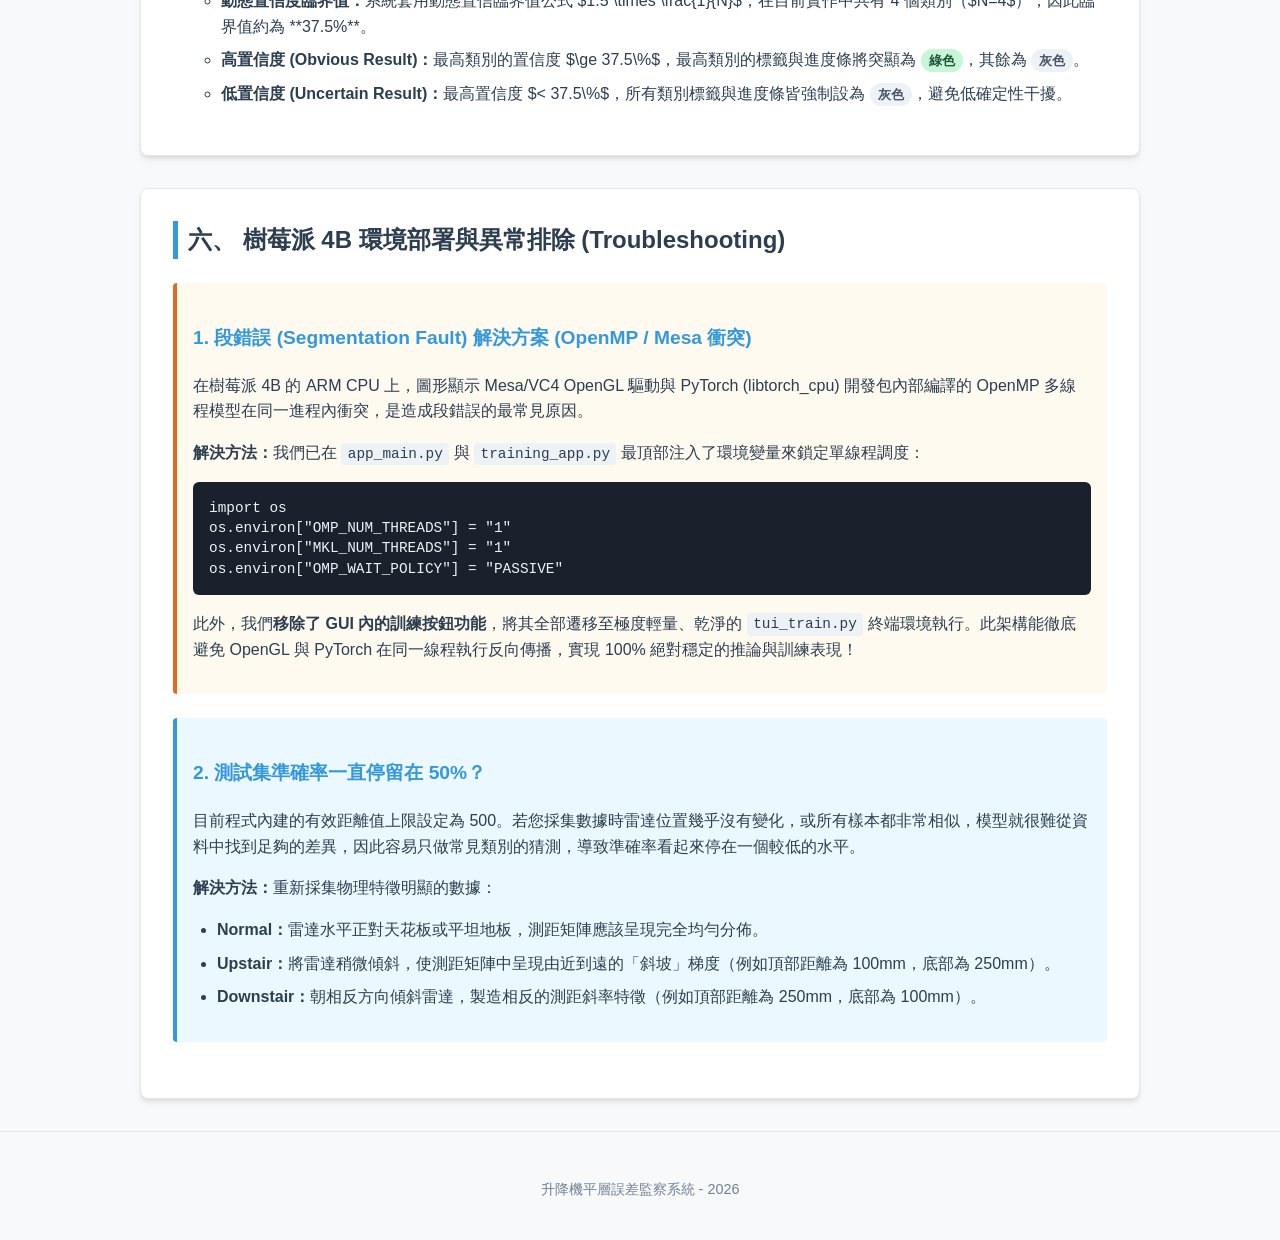
==== commit e3bb835f: "docs: simplify language and improve clarity in system overview and instructions" ====
--- a/docs/index.html
+++ b/docs/index.html
@@ -173,30 +173,27 @@
 
         <section id="overview">
             <h2>一、 系統概述</h2>
-            <p>本系統是一套結合感測器與簡單機器學習的「升降機平層誤差監察系統」。利用 8x8 矩陣光達雷達 (ToF Matrix Lidar) 讀取升降機在正常、上樓、下樓與無事件等不同狀態下的距離特徵。系統提供資料採集、模型訓練與即時推論等流程，適合做為入門學習與簡單實驗使用。</p>
+            <p>這個系統會用感測器讀取升降機在不同情況下的距離資料，並把資料整理成可供判斷的樣本。它可以用來做資料收集、模型訓練與即時判斷。</p>
             <div class="highlight-box">
-                <strong>目前功能重點：</strong> 感測器資料擷取、標記式資料採集、簡單 PyTorch 模型訓練、模型權重輸出與即時推論結果顯示。
+                <strong>目前功能包含：</strong> 收集資料、標記樣本、訓練模型，以及顯示判斷結果。
             </div>
             <div class="alert-box">
-                <strong>第一次使用時：</strong> 建議先從「收集樣本」開始，先把幾筆資料存下來，再慢慢學習模型的判斷方式。
+                <strong>第一次使用時：</strong> 可以先從收集幾筆資料開始，之後再慢慢看模型的判斷結果。
             </div>
         </section>
 
         <section id="plain-language">
-            <h2>二、 用最簡單的方式理解這個系統</h2>
-            <p>這個系統的目標很簡單：讓人不用看太多技術術語，也能知道升降機在運行時，是否出現了「不平層」的可疑情況。</p>
-            <ul>
-                <li><b>先收集資料：</b>感測器會像「看見」周圍空間一樣，記錄一組距離數值。</li>
-                <li><b>再讓電腦學習：</b>系統把這些數值當作「特徵」，讓機器學會分辨正常與異常情況。</li>
-                <li><b>最後做判斷：</b>當感測器有新資料進來時，系統會快速猜測目前更像哪一種情況，並顯示信心程度。</li>
-            </ul>
-            <div class="highlight-box">
-                <strong>一句話總結：</strong> 這是一套「用感測器 + 機器學習，協助判斷升降機是否有平層異常」的監測系統。
-            </div>
+            <h2>二、 目標</h2>
+            <p>這個系統主要是用來觀察升降機在不同情況下的數據變化。</p>
+            <ul>
+                <li><b>先收集資料：</b>感測器會記錄一組距離數值。</li>
+                <li><b>再讓電腦學習：</b>系統把這些數值整理後，讓模型分辨不同情況。</li>
+                <li><b>最後做判斷：</b>新的資料進來時，系統會顯示比較像哪一種情況。</li>
+            </ul>
         </section>
 
         <section id="structure">
-            <h2>二、 系統檔案架構</h2>
+            <h2>三、 檔案架構</h2>
             <p>本項目代碼結構簡潔明晰，採用職責單一與委託模式設計，模組劃分如下：</p>
             <table>
                 <thead>
@@ -237,13 +234,13 @@
         </section>
 
         <section id="collector">
-            <h2>三、 數據採集器模式 (Data Collector)</h2>
-            <p>本模式用於物理現場的測距特徵數據儲存，用以準備訓練集：</p>
-            <ul>
-                <li><b>實時濾波：</b>對光達傳感器的最新幀數據套用平滑權重 (alpha = 0.5) 進行數值濾波，並呈現立體 3D 空間點雲。</li>
-                <li><b>自定義標籤：</b>在控制面板的 Combo 框中選擇當前的物理狀態（正常、上樓、下樓、無事件）。</li>
-                <li><b>自動化批次快照：</b>點擊開始採集按鈕，系統會在有效影格更新時自動收集樣本，並序列化儲存為 <code>.dat</code> 矩陣資料。</li>
-                <li><b>輸出位置：</b>採集結果會輸出到 <code>snapshot/</code> 之下的對應類別資料夾。</li>
+            <h2>四、 數據採集器模式 (Data Collector)</h2>
+            <p>這個模式是用來把感測器資料收集起來，方便後續訓練：</p>
+            <ul>
+                <li><b>即時顯示：</b>會把最新的距離資料做平滑處理，並顯示成 3D 點雲。</li>
+                <li><b>選擇標籤：</b>可以在控制面板中選擇目前的狀態，例如正常、上樓、下樓或無事件。</li>
+                <li><b>自動收集樣本：</b>點擊開始採集後，系統會把資料逐步存成 <code>.dat</code> 檔案。</li>
+                <li><b>輸出位置：</b>收集到的資料會存到 <code>snapshot/</code> 裡對應的資料夾。</li>
             </ul>
         </section>
 
